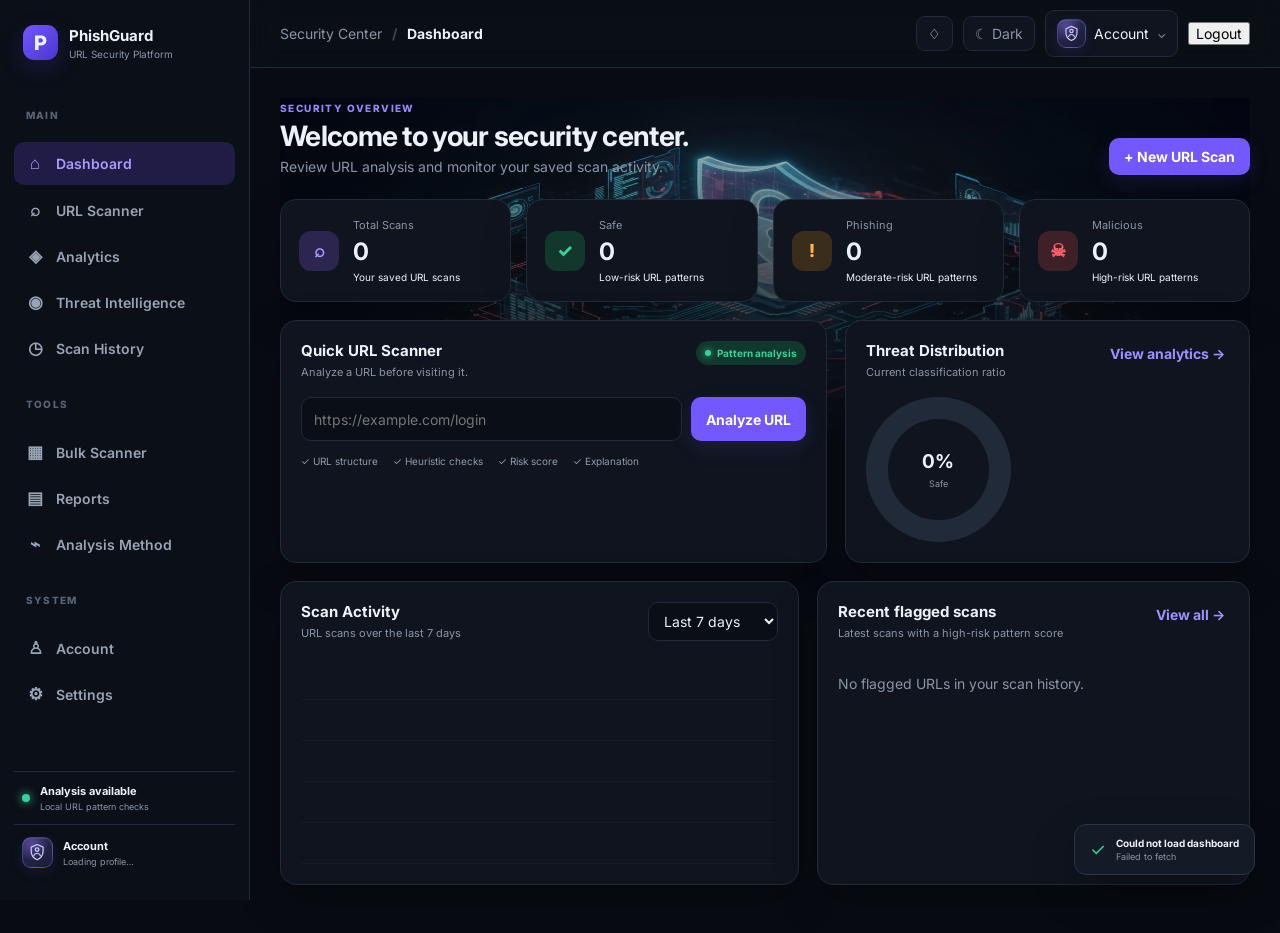
==== dashboard.html @ 7ccefc9d "Initial commit - PhishGuard phishing detection system" ====
<!DOCTYPE html>
<html lang="en">

<head>
  <meta charset="UTF-8">
  <meta name="viewport" content="width=device-width, initial-scale=1.0">
  <meta name="description" content="PhishGuard URL security analysis and scan history dashboard">
  <meta name="theme-color" content="#080b12">
  <meta name="apple-mobile-web-app-capable" content="yes">
  <meta name="apple-mobile-web-app-title" content="PhishGuard">
  <title>PhishGuard | URL Security Platform</title>
  <link rel="manifest" href="manifest.webmanifest">
  <link rel="icon" href="assets/app-icon.svg" type="image/svg+xml">
  <link rel="apple-touch-icon" href="assets/app-icon-192.png">
  <link rel="preconnect" href="https://fonts.googleapis.com">
  <link rel="preconnect" href="https://fonts.gstatic.com" crossorigin>
  <link href="https://fonts.googleapis.com/css2?family=Inter:wght@400;500;600;700;800&display=swap" rel="stylesheet">
  <link rel="stylesheet" href="css/style.css">
</head>

<body>
  <div class="app-shell">
    <aside class="sidebar" id="sidebar">
      <div class="brand">
        <div class="brand-mark">P</div>
        <div><strong>PhishGuard</strong><span>URL Security Platform</span></div>
      </div>

      <nav class="nav">
        <p class="nav-label">MAIN</p>
        <button class="nav-item active" data-page="dashboard"><span>⌂</span> Dashboard</button>
        <button class="nav-item" data-page="scanner"><span>⌕</span> URL Scanner</button>
        <button class="nav-item" data-page="analytics"><span>◈</span> Analytics</button>
        <button class="nav-item" data-page="threats"><span>◉</span> Threat Intelligence</button>
        <button class="nav-item" data-page="history"><span>◷</span> Scan History</button>

        <p class="nav-label">TOOLS</p>
        <button class="nav-item" data-page="bulk"><span>▦</span> Bulk Scanner</button>
        <button class="nav-item" data-page="reports"><span>▤</span> Reports</button>
        <button class="nav-item" data-page="model"><span>⌁</span> Analysis Method</button>

        <p class="nav-label">SYSTEM</p>
        <button class="nav-item" data-page="users"><span>♙</span> Account</button>
        <button class="nav-item" data-page="settings"><span>⚙</span> Settings</button>
      </nav>

      <div class="sidebar-footer">
        <div class="security-mini"><span class="status-dot"></span>
          <div><b>Analysis available</b><small>Local URL pattern checks</small></div>
        </div>
        <div class="user-mini">
            <span class="avatar profile-emblem" aria-hidden="true">
              <svg viewBox="0 0 24 24" fill="none" focusable="false">
                <path d="M12 3 19 6v5c0 4.7-2.8 8.2-7 10-4.2-1.8-7-5.3-7-10V6l7-3Z"></path>
                <circle cx="12" cy="9" r="2.1"></circle>
                <path d="M8.2 16c.7-1.8 2-2.7 3.8-2.7s3.1.9 3.8 2.7"></path>
              </svg>
            </span>
          <div><b>Account</b><small>Loading profile…</small></div>
        </div>
      </div>
    </aside>

    <main class="main">
      <header class="topbar">
        <button class="icon-btn mobile-only" id="menuBtn" aria-label="Open navigation menu" aria-expanded="false">☰</button>
        <div class="breadcrumb"><span>Security Center</span><b>/</b><strong id="pageTitle">Dashboard</strong></div>
        <div class="top-actions">

          <button class="icon-btn" title="Recent flagged scans" id="notifyBtn" aria-label="Recent flagged scans">
            ♢<i class="notification-dot hidden" id="notificationCount"></i>
          </button>

          <button class="theme-btn" id="themeBtn">
            ☾ <span>Dark</span>
          </button>
          <button class="install-btn hidden" id="installBtn" type="button">Install</button>

          <button class="profile-btn" id="profileBtn" aria-label="Open profile and account settings">
            <span class="avatar small profile-emblem" aria-hidden="true">
              <svg viewBox="0 0 24 24" fill="none" focusable="false">
                <path d="M12 3 19 6v5c0 4.7-2.8 8.2-7 10-4.2-1.8-7-5.3-7-10V6l7-3Z"></path>
                <circle cx="12" cy="9" r="2.1"></circle>
                <path d="M8.2 16c.7-1.8 2-2.7 3.8-2.7s3.1.9 3.8 2.7"></path>
              </svg>
            </span>
            <span id="profileName">Account</span>
            <span class="profile-chevron" aria-hidden="true">⌄</span>
          </button>

          <button id="logoutBtn" class="logout-btn">
            Logout
          </button>

        </div>
      </header>

      <div class="content">
        <!-- DASHBOARD -->
        <section class="page active" id="page-dashboard">
          <div class="page-heading">
            <div><span class="eyebrow">SECURITY OVERVIEW</span>
              <h1>Welcome to your security center.</h1>
              <p>Review URL analysis and monitor your saved scan activity.</p>
            </div>
            <button class="primary-btn" data-page-target="scanner">+ New URL Scan</button>
          </div>

          <div class="stat-grid">
            <div class="stat-card">
              <div class="stat-icon purple">⌕</div>
              <div><span>Total Scans</span><strong>0</strong><small>Your saved URL scans</small></div>
            </div>
            <div class="stat-card">
              <div class="stat-icon green">✓</div>
              <div><span>Safe</span><strong>0</strong><small>Low-risk URL patterns</small>
              </div>
            </div>
            <div class="stat-card">
              <div class="stat-icon orange">!</div>
              <div><span>Phishing</span><strong>0</strong><small>Moderate-risk URL patterns</small></div>
            </div>
            <div class="stat-card">
              <div class="stat-icon red">☠</div>
              <div><span>Malicious</span><strong>0</strong><small>High-risk URL patterns</small></div>
            </div>
          </div>

          <div class="dashboard-grid">
            <div class="panel scanner-panel">
              <div class="panel-head">
                <div>
                  <h2>Quick URL Scanner</h2>
                  <p>Analyze a URL before visiting it.</p>
                </div><span class="live-badge"><i></i> Pattern analysis</span>
              </div>
              <div class="quick-form"><input id="quickUrl" type="url" placeholder="https://example.com/login"><button
                  class="primary-btn" id="quickScan">Analyze URL</button></div>
              <div class="scan-features"><span>✓ URL structure</span><span>✓ Heuristic checks</span><span>✓ Risk
                  score</span><span>✓ Explanation</span></div>
            </div>

            <div class="panel">
              <div class="panel-head">
                <div>
                  <h2>Threat Distribution</h2>
                  <p>Current classification ratio</p>
                </div><button class="text-btn" data-page-target="analytics">View analytics →</button>
              </div>
              <div class="donut-wrap">
                <div class="donut">
                  <div><strong>0%</strong><span>Safe</span></div>
                </div>
                <div class="legend"></div>
              </div>
            </div>
          </div>

          <div class="dashboard-grid lower">
            <div class="panel">
              <div class="panel-head">
                <div>
                  <h2>Scan Activity</h2>
                  <p id="activityRangeLabel">URL scans over the last 7 days</p>
                </div><select class="select-small">
                  <option>Last 7 days</option>
                  <option>Last 30 days</option>
                </select>
              </div>
              <div class="bar-chart" id="activityChart"></div>
            </div>
            <div class="panel">
              <div class="panel-head">
                <div>
                  <h2>Recent flagged scans</h2>
                  <p>Latest scans with a high-risk pattern score</p>
                </div><button class="text-btn" data-page-target="history">View all →</button>
              </div>
              <div class="threat-list"><p class="empty-state">No flagged URLs in your scan history.</p></div>
            </div>
          </div>
        </section>

        <!-- SCANNER -->
        <section class="page" id="page-scanner">
          <div class="page-heading">
            <div><span class="eyebrow">URL PATTERN ANALYSIS</span>
              <h1>URL Security Scanner</h1>
              <p>Identify potentially deceptive URL patterns. Results are heuristic signals, not a safety guarantee.</p>
            </div>
          </div>
          <div class="scanner-layout">
            <div class="panel scanner-main">
              <div class="scan-hero">
                <div class="shield-large">✓</div>
                <h2>Scan a URL</h2>
                <p>Review URL structure, protocol, hostname, length and potentially deceptive terms.</p>
              </div>
              <div class="big-form"><label for="scannerUrl">URL to analyze</label>
                <div class="input-action"><input id="scannerUrl" type="url"
                    placeholder="https://www.example.com/account/login"><button class="primary-btn" id="scanBtn">🔍 Scan
                    URL</button></div>
                <div class="input-help">For safety, do not enter passwords or private credentials.</div>
              </div>
              <div id="scanProgress" class="progress-box hidden">
                <div class="spinner"></div>
                <div><b>Analyzing URL...</b>
                  <p id="progressText">Extracting URL features</p>
                </div><span id="progressPercent">25%</span>
              </div>
              <div id="scanResult" class="scan-result hidden">
                <div class="result-top">
                  <div><span class="eyebrow">SCAN COMPLETE</span>
                    <h2 id="resultLabel">PHISHING</h2>
                    <p id="resultUrl"></p>
                  </div>
                  <div class="score-ring" id="scoreRing"><strong id="scoreValue">87</strong><span>Risk / 100</span>
                  </div>
                </div>
                <div class="result-grid">
                  <div class="result-card"><span>Classification</span><strong
                      id="domainRep">—</strong><small>Based on URL pattern checks</small></div>
                  <div class="result-card"><span>Protocol</span><strong
                      id="protocolResult">—</strong><small>Does not establish site safety</small></div>
                </div>
                <h3>Analysis signals</h3>
                <div class="signal-list" id="signalList"></div>
                <div class="recommendation"><span>⚠</span>
                  <div><b>Security recommendation</b>
                    <p>Do not enter credentials or download files from this URL. Verify the domain through an official
                      source.</p>
                  </div>
                </div>
              </div>
            </div>
            <div class="side-stack">
              <div class="panel">
                <div class="panel-head">
                  <div>
                    <h2>What we check</h2>
                    <p>Multi-layer analysis</p>
                  </div>
                </div>
                <div class="check-list"><span>✓ URL length & structure</span><span>✓ Potentially deceptive terms</span><span>✓
                    Hostname and subdomain patterns</span><span>✓ IP address detection</span><span>✓ HTTP/HTTPS protocol</span><span>✓ Pattern-based risk score</span></div>
              </div>
              <div class="panel">
                <div class="panel-head">
                  <div>
                    <h2>Risk Levels</h2>
                  </div>
                </div>
                <div class="risk-scale">
                  <div><i class="safe-bg"></i><span>0–29</span><b>Safe</b></div>
                  <div><i class="medium-bg"></i><span>30–59</span><b>Phishing</b></div>
                  <div><i class="critical-bg"></i><span>60–100</span><b>Malicious</b></div>
                </div>
              </div>
            </div>
          </div>
        </section>

        <!-- ANALYTICS -->
        <section class="page" id="page-analytics">
          <div class="page-heading">
            <div><span class="eyebrow">SECURITY ANALYTICS</span>
              <h1>Analytics & Trends</h1>
              <p>Understand your URL threat landscape.</p>
            </div><button class="secondary-btn">Export CSV</button>
          </div>
          <div class="stat-grid compact">
            <div class="stat-card"><span>Flagged scans</span><strong>0%</strong><small>Your scan history</small>
            </div>
            <div class="stat-card"><span>Average risk</span><strong>0</strong><small>Score out of 100</small>
            </div>
            <div class="stat-card"><span>Scans analyzed</span><strong>0</strong><small>Your saved scan history</small>
            </div>
            <div class="stat-card"><span>Analysis method</span><strong>Local</strong><small>Transparent URL heuristics</small></div>
          </div>
          <div class="dashboard-grid">
            <div class="panel">
              <div class="panel-head">
                <div>
                  <h2>Threat Trend</h2>
                  <p>Flagged scans by day</p>
                </div>
              </div>
              <div class="line-chart">
                <div class="line-grid"><span></span><span></span><span></span><span></span><span></span></div><svg
                viewBox="0 0 700 250" preserveAspectRatio="none"></svg>
              </div>
            </div>
            <div class="panel">
              <div class="panel-head">
                <div>
                  <h2>Scan classifications</h2>
                  <p>Your saved scan distribution</p>
                </div>
              </div>
              <div class="horizontal-bars">
                <div><span>Safe</span><b>0</b><i style="width:0%"></i></div>
                <div><span>Phishing</span><b>0</b><i style="width:0%"></i></div>
                <div><span>Malicious</span><b>0</b><i style="width:0%"></i></div>
              </div>
            </div>
          </div>
        </section>

        <!-- THREATS -->
        <section class="page" id="page-threats">
          <div class="page-heading">
          <div><span class="eyebrow">URL RISK SIGNALS</span>
              <h1>Threat Intelligence</h1>
            <p>Local URL pattern checks only. No external reputation or threat feeds are connected.</p>
          </div><span class="badge gray">External feeds not connected</span>
          </div>
          <div class="intel-grid">
          <div class="panel intel-card"><span class="intel-icon">⌕</span><b>URL structure</b><strong
              class="green-text">Checked</strong><small>Host, subdomains and URL length</small></div>
          <div class="panel intel-card"><span class="intel-icon orange">!</span><b>Pattern indicators</b><strong
              class="orange-text">Heuristic</strong><small>Warnings are not a threat-feed match</small></div>
          <div class="panel intel-card"><span class="intel-icon">◈</span><b>Domain reputation</b><strong
              class="orange-text">Unavailable</strong><small>No external reputation data is queried</small></div>
          <div class="panel intel-card"><span class="intel-icon">⌁</span><b>Malware feeds</b><strong
              class="orange-text">Unavailable</strong><small>No malware provider is connected</small></div>
          </div>
          <div class="panel">
            <div class="panel-head">
              <div>
                <h2>Analysis sources</h2>
                <p>What this installation does and does not check</p>
              </div>
            </div>
            <div class="source-table">
              <div class="source-row header"><span>Source</span><span>Status</span><span>Coverage</span><span>Notes</span></div>
              <div class="source-row"><span>Local URL pattern checks</span><span>Available</span><span>URL structure</span><span>No network lookup</span></div>
              <div class="source-row"><span>External threat feeds</span><span>Not connected</span><span>None</span><span>No feed results are implied</span></div>
            </div>
          </div>
        </section>

        <!-- HISTORY -->
        <section class="page" id="page-history">
          <div class="page-heading">
            <div><span class="eyebrow">AUDIT TRAIL</span>
              <h1>Scan History</h1>
              <p>Review previously analyzed URLs.</p>
            </div><button class="secondary-btn" id="clearHistory">Clear History</button>
          </div>
          <div class="panel">
            <div class="toolbar"><input class="search" id="historySearch" placeholder="⌕ Search URLs..."><select
                class="filter">
                <option>All Results</option>
                <option>Safe</option>
                <option>Phishing</option>
                <option>Malicious</option>
              </select><select class="filter">
                <option>All Time</option>
                <option>Today</option>
                <option>7 Days</option>
                <option>30 Days</option>
              </select></div>
            <div class="table-wrap">
              <table id="historyTable">
                <thead>
                  <tr>
                    <th>URL</th>
                    <th>Threat type</th>
                    <th>Risk score</th>
                    <th>Scanned</th>
                    <th>Action</th>
                  </tr>
                </thead>
                <tbody></tbody>
              </table>
            </div>
            <div class="history-footer"><span id="historyCount">0 scans</span><button class="secondary-btn" id="loadMoreHistory" type="button">Load older scans</button></div>
          </div>
        </section>

        <!-- BULK -->
        <section class="page" id="page-bulk">
          <div class="page-heading">
            <div><span class="eyebrow">BATCH ANALYSIS</span>
              <h1>Bulk URL Scanner</h1>
              <p>Analyze hundreds of URLs in one operation.</p>
            </div>
          </div>
          <div class="panel upload-panel">
            <div class="upload-icon">⇧</div>
            <h2>Upload URL Dataset</h2>
            <p>Upload a CSV file containing one URL per row.</p><label class="upload-box"><input type="file"
                id="csvFile" accept=".csv"><span>Choose CSV file</span><small>Maximum file size: 2 MB
                · 500 URLs</small></label><button class="primary-btn" id="bulkDemo">Run Bulk Scan</button>
          </div>
          <div class="panel hidden" id="bulkResults">
            <div class="panel-head">
              <div>
                <h2>Bulk Scan Results</h2>
                <p>Analysis completed successfully.</p>
              </div><button class="secondary-btn" id="downloadBulk">Download CSV</button>
            </div>
            <div class="bulk-stats"><span><b id="bulkTotal">0</b>Total</span></div>
            <div class="table-wrap">
              <table>
                <thead>
                  <tr>
                    <th>URL</th>
                    <th>Threat type</th>
                    <th>Risk score</th>
                  </tr>
                </thead>
                <tbody id="bulkBody"></tbody>
              </table>
            </div>
          </div>
        </section>

        <!-- REPORTS -->
        <section class="page" id="page-reports">
          <div class="page-heading">
            <div><span class="eyebrow">SECURITY REPORTING</span>
              <h1>Reports</h1>
              <p>Create and download security analysis reports.</p>
            </div><button class="primary-btn" id="generateReport">Generate Report</button>
          </div>
          <div class="report-grid">
            <div class="panel report-card"><span>▤</span>
              <h2>URL Security Report</h2>
              <p>Summary and recent scan results from your saved history.</p><button
                class="secondary-btn" data-report="url">Download PDF</button>
            </div>
            <div class="panel report-card"><span>▥</span>
              <h2>Threat Summary</h2>
              <p>Classification counts and recent flagged URLs from your history.</p><button
                class="secondary-btn" data-report="threat">Download PDF</button>
            </div>
            <div class="panel report-card"><span>⌁</span>
              <h2>Model Evaluation</h2>
              <p>Documentation of the URL pattern checks. No trained-model metrics are claimed.</p><button class="secondary-btn"
                data-page-target="model">View Model</button>
            </div>
          </div>
          <div class="panel report-preview">
            <div class="report-header">
              <div class="brand">
                <div class="brand-mark">P</div>
                <div><strong>PhishGuard</strong><span>Security Report</span></div>
              </div><span>Generated from your saved data</span>
            </div>
            <hr>
            <h2>Security Scan Summary</h2>
            <div class="report-metrics">
              <div><span>Total Scans</span><b id="reportTotal">0</b></div>
              <div><span>Flagged</span><b id="reportFlagged">0</b></div>
              <div><span>Average Risk</span><b id="reportRisk">0</b></div>
            </div>
          </div>
        </section>

        <!-- ANALYSIS METHOD -->
        <section class="page" id="page-model">
          <div class="page-heading">
            <div><span class="eyebrow">TRANSPARENT URL CHECKS</span>
              <h1>Analysis Method</h1>
              <p>This application uses deterministic URL heuristics, not a trained machine-learning model.</p>
            </div><span class="badge purple">Local analysis</span>
          </div>
          <div class="panel">
            <h2>Signals evaluated</h2>
            <p class="method-copy">The scanner checks the URL protocol, embedded credentials, IP-address hosts,
              URL length, subdomain depth, hostname hyphens, and potentially deceptive URL terms.</p>
            <h2>Risk bands</h2>
            <div class="risk-scale">
              <div><i class="safe-bg"></i><span>0–29</span><b>Safe</b></div>
              <div><i class="medium-bg"></i><span>30–59</span><b>Phishing</b></div>
              <div><i class="critical-bg"></i><span>60–100</span><b>Malicious</b></div>
            </div>
            <p class="method-copy">A low score is not a safety guarantee. This scanner does not fetch websites, query
              threat feeds, or detect site content. Do not rely on it as the sole security control.</p>
          </div>
        </section>

        <!-- ACCOUNT -->
        <section class="page" id="page-users">
          <div class="page-heading">
            <div><span class="eyebrow">ACCOUNT</span>
              <h1>Account settings</h1>
              <p>Review and update your account details.</p>
            </div><button class="primary-btn users-manage-btn">Edit account</button>
          </div>
          <div class="panel account-panel">
            <div class="avatar account-avatar profile-emblem" aria-hidden="true">
              <svg viewBox="0 0 24 24" fill="none" focusable="false">
                <path d="M12 3 19 6v5c0 4.7-2.8 8.2-7 10-4.2-1.8-7-5.3-7-10V6l7-3Z"></path>
                <circle cx="12" cy="9" r="2.1"></circle>
                <path d="M8.2 16c.7-1.8 2-2.7 3.8-2.7s3.1.9 3.8 2.7"></path>
              </svg>
            </div>
            <div><h2 id="accountName">Your account</h2><p id="profileEmail">Sign in to view your account details.</p>
              <p>Each account has private scan history and preferences.</p></div>
            <button class="secondary-btn users-manage-btn">Edit profile</button>
          </div>
        </section>

        <!-- SETTINGS -->
        <section class="page" id="page-settings">
          <div class="page-heading">
            <div><span class="eyebrow">SYSTEM CONFIGURATION</span>
              <h1>Settings</h1>
              <p>Configure scanning and dashboard preferences.</p>
            </div>
          </div>
          <div class="settings-grid">
            <div class="panel settings-panel">
              <h2>Data preferences</h2>
              <p>Choose whether completed URL scans are retained in your account.</p><label class="toggle-row"><span><b>Store scan history</b><small>Save scan results for reports, analytics and history.</small></span><input type="checkbox" checked><i></i></label>
            </div>
            <div class="panel settings-panel">
              <h2>Notifications</h2>
              <p>Choose which in-app scan alerts appear in the notifications panel.</p><label class="toggle-row"><span><b>High-risk scan alerts</b><small>Show scans with a risk score of 60 or higher.</small></span><input type="checkbox" checked><i></i></label>
            </div>
          </div>
        </section>
      </div>
    </main>
  </div>

  <div class="toast" id="toast" role="status" aria-live="polite"><span>✓</span>
    <div><b id="toastTitle">Success</b><small id="toastText">Action completed.</small></div>
  </div>
  <div class="modal hidden" id="modal">
    <div class="modal-card"><button class="modal-close" id="modalClose">×</button>
      <div id="modalContent"></div>
    </div>
  </div>
  <script src="js/config.js"></script>
  <script src="js/app.js"></script>
  <script src="js/pwa.js"></script>
</body>

</html>
---- css/style.css ----
:root {
  --bg: #080b12;
  --surface: #0f141e;
  --surface2: #131a26;
  --border: #202a39;
  --text: #edf2f8;
  --muted: #8995a7;
  --primary: #7357ff;
  --primary2: #927dff;
  --green: #35d39a;
  --orange: #ffb454;
  --red: #ff5f6d;
  --blue: #54a8ff;
  --shadow: 0 16px 45px rgba(0, 0, 0, .24);
  --radius: 16px
}

* {
  box-sizing: border-box
}

html {
  scroll-behavior: smooth
}

html,
body {
  min-width: 320px;
  overflow-x: clip
}

body {
  margin: 0;
  background: var(--bg);
  color: var(--text);
  font-family: Inter, Arial, sans-serif;
  font-size: 14px
}

button,
input,
select {
  font: inherit
}

button {
  cursor: pointer
}

button:focus-visible,
a:focus-visible,
input:focus-visible,
select:focus-visible {
  outline: 2px solid var(--primary2, #927dff);
  outline-offset: 3px
}

.app-shell {
  display: flex;
  min-height: 100vh
}

.sidebar {
  width: 250px;
  background: #0b0f17;
  border-right: 1px solid var(--border);
  padding: 20px 14px;
  display: flex;
  flex-direction: column;
  position: fixed;
  inset: 0 auto 0 0;
  z-index: 30;
  overflow-y: auto;
  overscroll-behavior: contain
}

.brand {
  display: flex;
  gap: 11px;
  align-items: center;
  padding: 5px 9px 24px
}

.brand-mark {
  width: 35px;
  height: 35px;
  border-radius: 11px;
  background: linear-gradient(135deg, var(--primary), #4a35cf);
  display: grid;
  place-items: center;
  font-weight: 800;
  font-size: 20px;
  box-shadow: 0 8px 24px #5c45ff33
}

.brand strong {
  display: block;
  font-size: 15px
}

.brand span {
  display: block;
  color: var(--muted);
  font-size: 10px;
  margin-top: 3px
}

.nav {
  display: flex;
  flex-direction: column;
  gap: 4px;
  flex-shrink: 0
}

.nav-label {
  color: #586476;
  font-size: 10px;
  font-weight: 800;
  letter-spacing: 1.2px;
  padding: 15px 12px 7px
}

.nav-item {
  border: 0;
  background: transparent;
  color: #98a3b3;
  text-align: left;
  padding: 11px 12px;
  border-radius: 10px;
  display: flex;
  align-items: center;
  gap: 12px;
  font-weight: 600
}

.nav-item span {
  width: 18px;
  text-align: center;
  font-size: 17px
}

.nav-item:hover {
  background: #151c28;
  color: #fff
}

.nav-item.active {
  background: #211c45;
  color: #a99cff
}

.sidebar-footer {
  margin-top: auto
}

.security-mini,
.user-mini {
  display: flex;
  gap: 10px;
  align-items: center;
  padding: 12px 8px;
  border-top: 1px solid var(--border)
}

.security-mini b,
.user-mini b {
  font-size: 11px;
  display: block
}

.security-mini small,
.user-mini small {
  color: var(--muted);
  font-size: 9px;
  display: block;
  margin-top: 3px
}

.status-dot {
  width: 8px;
  height: 8px;
  border-radius: 50%;
  background: var(--green);
  box-shadow: 0 0 10px var(--green)
}

.avatar {
  width: 31px;
  height: 31px;
  border-radius: 9px;
  background: #292445;
  color: #b9adff;
  display: grid;
  place-items: center;
  font-size: 10px;
  font-weight: 800
}

.avatar.small {
  width: 29px;
  height: 29px
}

.profile-emblem {
  color: #d3cbff;
  background:
    radial-gradient(circle at 30% 20%, #8f7dff66, transparent 55%),
    linear-gradient(145deg, #302a58, #171d35);
  border: 1px solid #9487ff55;
  box-shadow: inset 0 1px #ffffff18, 0 4px 14px #5b4dcc24;
}

.profile-emblem svg {
  width: 70%;
  height: 70%;
  stroke: currentColor;
  stroke-width: 1.45;
  stroke-linecap: round;
  stroke-linejoin: round;
}

.main {
  margin-left: 250px;
  width: calc(100% - 250px);
  min-width: 0
}

.topbar {
  height: 68px;
  border-bottom: 1px solid var(--border);
  display: flex;
  align-items: center;
  justify-content: space-between;
  padding: 0 30px;
  background: #0b0f17dd;
  backdrop-filter: blur(12px);
  position: sticky;
  top: 0;
  z-index: 20
}

.breadcrumb {
  display: flex;
  gap: 10px;
  align-items: center;
  color: var(--muted)
}

.breadcrumb b {
  color: #3c4655
}

.breadcrumb strong {
  color: var(--text)
}

.top-actions {
  display: flex;
  gap: 10px;
  align-items: center
}

.icon-btn,
.theme-btn,
.profile-btn,
.install-btn {
  border: 1px solid var(--border);
  background: var(--surface);
  color: var(--text);
  border-radius: 9px;
  padding: 8px 11px
}

.icon-btn {
  position: relative
}

.notification-dot {
  position: absolute;
  width: 6px;
  height: 6px;
  background: var(--red);
  border-radius: 50%;
  right: 7px;
  top: 7px
}

.theme-btn {
  color: var(--muted)
}

.install-btn {
  color: #b7adff;
  font-weight: 700
}

.profile-btn {
  display: flex;
  align-items: center;
  gap: 8px
}

.profile-chevron {
  color: var(--muted);
  font-size: 12px;
}

.content {
  padding: 30px;
  max-width: 1600px;
  margin: auto
}

.page {
  display: none;
  animation: fade .2s ease
}

.page.active {
  display: block
}

#page-dashboard {
  background-image:
    linear-gradient(180deg, rgba(8, 11, 18, .2), var(--bg) 360px),
    url("../assets/dashboard-background.webp");
  background-repeat: no-repeat;
  background-size: 100% 360px, min(100%, 1120px) 340px;
  background-position: top right;
}

#page-scanner {
  background-image:
    linear-gradient(90deg, rgba(8, 11, 18, .88), rgba(8, 11, 18, .72)),
    url("../assets/scanner-background.jpg");
  background-repeat: no-repeat;
  background-size: 100% 390px, cover;
  background-position: top center;
}

@keyframes fade {
  from {
    opacity: 0;
    transform: translateY(3px)
  }

  to {
    opacity: 1;
    transform: none
  }
}

.page-heading {
  display: flex;
  justify-content: space-between;
  gap: 20px;
  align-items: flex-end;
  margin-bottom: 24px
}

.page-heading h1 {
  margin: 4px 0 5px;
  font-size: 28px;
  letter-spacing: -.7px
}

.page-heading p {
  margin: 0;
  color: var(--muted)
}

.eyebrow {
  font-size: 10px;
  font-weight: 800;
  letter-spacing: 1.4px;
  color: #9588ff
}

.primary-btn,
.secondary-btn,
.text-btn {
  border: 0;
  border-radius: 10px;
  padding: 10px 15px;
  font-weight: 700
}

.primary-btn {
  background: var(--primary);
  color: white;
  box-shadow: 0 7px 20px #7357ff25
}

.primary-btn:hover {
  background: var(--primary2)
}

.secondary-btn {
  background: var(--surface2);
  color: var(--text);
  border: 1px solid var(--border)
}

.text-btn {
  background: none;
  color: #9d91ff;
  padding: 4px
}

.hidden {
  display: none !important
}

.stat-grid {
  display: grid;
  grid-template-columns: repeat(4, 1fr);
  gap: 15px;
  margin-bottom: 18px
}

.stat-card,
.panel {
  background: var(--surface);
  border: 1px solid var(--border);
  border-radius: var(--radius);
  box-shadow: var(--shadow)
}

.stat-card {
  padding: 18px;
  display: flex;
  align-items: center;
  gap: 14px
}

.stat-card>div:last-child {
  min-width: 0
}

.stat-card span {
  display: block;
  color: var(--muted);
  font-size: 11px;
  margin-bottom: 5px
}

.stat-card strong {
  display: block;
  font-size: 24px
}

.stat-card small {
  display: block;
  font-size: 10px;
  margin-top: 5px
}

.stat-card em {
  color: var(--muted);
  font-style: normal
}

.up {
  color: var(--green)
}

.down {
  color: var(--orange)
}

.stat-icon {
  width: 40px;
  height: 40px;
  border-radius: 12px;
  display: grid;
  place-items: center;
  font-weight: 800;
  font-size: 18px
}

.purple {
  background: #2c2550;
  color: #a99cff
}

.green {
  background: #12382e;
  color: var(--green)
}

.orange {
  background: #3b2d1b;
  color: var(--orange)
}

.red {
  background: #3e2028;
  color: var(--red)
}

.dashboard-grid {
  display: grid;
  grid-template-columns: 1.35fr 1fr;
  gap: 18px;
  margin-bottom: 18px
}

.dashboard-grid.lower {
  grid-template-columns: 1.2fr 1fr
}

.panel {
  padding: 20px
}

.panel-head {
  display: flex;
  justify-content: space-between;
  align-items: flex-start;
  gap: 15px;
  margin-bottom: 18px
}

.panel h2 {
  font-size: 15px;
  margin: 0 0 5px
}

.panel-head p {
  color: var(--muted);
  font-size: 11px;
  margin: 0
}

.live-badge {
  display: inline-flex;
  align-items: center;
  gap: 6px;
  padding: 6px 9px;
  border-radius: 30px;
  background: #12372d;
  color: var(--green);
  font-size: 10px;
  font-weight: 700;
  white-space: nowrap
}

.live-badge i {
  width: 6px;
  height: 6px;
  background: var(--green);
  border-radius: 50%;
  box-shadow: 0 0 7px var(--green)
}

.quick-form {
  display: flex;
  gap: 9px
}

.quick-form input,
.big-form input,
.search,
.filter,
.select-small {
  background: #0a0f17;
  border: 1px solid var(--border);
  color: var(--text);
  border-radius: 10px;
  outline: none
}

.quick-form input {
  flex: 1;
  min-width: 0;
  min-height: 44px;
  padding: 12px
}

.quick-form input:focus,
.big-form input:focus,
.search:focus {
  border-color: #6c5be8
}

.scan-features {
  display: flex;
  flex-wrap: wrap;
  gap: 15px;
  margin-top: 14px;
  color: #8e9bab;
  font-size: 10px
}

.donut-wrap {
  display: flex;
  align-items: center;
  gap: 28px
}

.donut {
  width: 145px;
  height: 145px;
  border-radius: 50%;
  background: conic-gradient(var(--border) 0 100%);
  display: grid;
  place-items: center
}

.donut:after {
  content: "";
  width: 101px;
  height: 101px;
  border-radius: 50%;
  background: var(--surface);
  position: absolute
}

.donut div {
  z-index: 1;
  text-align: center
}

.donut strong {
  display: block;
  font-size: 19px
}

.donut span {
  color: var(--muted);
  font-size: 9px
}

.legend {
  display: flex;
  flex-direction: column;
  gap: 12px;
  flex: 1
}

.legend span {
  font-size: 10px;
  color: var(--muted)
}

.legend b {
  float: right;
  color: var(--text)
}

.dot {
  width: 7px;
  height: 7px;
  border-radius: 50%;
  display: inline-block;
  margin-right: 7px
}

.safe {
  background: var(--green)
}

.phish {
  background: var(--orange)
}

.malicious {
  background: var(--red)
}

.bar-chart {
  height: 205px;
  display: flex;
  align-items: flex-end;
  justify-content: space-around;
  padding: 12px 4px 0;
  background: repeating-linear-gradient(to bottom, transparent 0, transparent 40px, #1a2230 41px)
}

.bar-col {
  height: 100%;
  display: flex;
  flex-direction: column;
  align-items: center;
  justify-content: flex-end;
  gap: 8px;
  flex: 1 1 0;
  min-width: 0
}

.bar-col i {
  width: min(32px, 80%);
  min-width: 3px;
  max-height: 165px;
  border-radius: 6px 6px 2px 2px;
  background: linear-gradient(to top, var(--primary), #9d8dff);
  display: block
}

.bar-col span {
  font-size: 9px;
  color: var(--muted)
}

.threat-list {
  display: flex;
  flex-direction: column;
  gap: 13px
}

.threat-row {
  display: flex;
  align-items: center;
  gap: 10px
}

.threat-row>div {
  flex: 1;
  min-width: 0
}

.threat-row b {
  display: block;
  white-space: nowrap;
  overflow: hidden;
  text-overflow: ellipsis;
  font-size: 10px
}

.threat-row small {
  color: var(--muted);
  font-size: 9px
}

.threat-icon {
  width: 31px;
  height: 31px;
  border-radius: 9px;
  display: grid;
  place-items: center
}

.red-bg {
  background: #3a1d26;
  color: var(--red)
}

.orange-bg {
  background: #382a1a;
  color: var(--orange)
}

.risk {
  font-size: 11px;
  padding: 5px 7px;
  border-radius: 7px
}

.critical {
  background: #401f28;
  color: var(--red)
}

.high {
  background: #3c2b19;
  color: var(--orange)
}

.scanner-layout {
  display: grid;
  grid-template-columns: 1.5fr .65fr;
  gap: 18px
}

.scanner-main {
  min-height: 600px
}

.scan-hero {
  text-align: center;
  padding: 25px 10px 20px
}

.shield-large {
  width: 64px;
  height: 64px;
  border-radius: 20px;
  background: #211c45;
  color: #9c8fff;
  display: grid;
  place-items: center;
  margin: 0 auto 15px;
  font-size: 28px
}

.scan-hero h2 {
  margin: 0 0 8px
}

.scan-hero p {
  color: var(--muted);
  max-width: 520px;
  margin: auto;
  font-size: 11px
}

.big-form {
  max-width: 760px;
  margin: 15px auto
}

.big-form label {
  display: block;
  font-size: 11px;
  font-weight: 700;
  margin-bottom: 7px
}

.input-action {
  display: flex;
  gap: 8px
}

.input-action input {
  flex: 1;
  min-width: 0;
  min-height: 48px;
  padding: 14px
}

.input-help {
  font-size: 9px;
  color: #687487;
  margin-top: 7px
}

.progress-box {
  max-width: 760px;
  margin: 20px auto;
  padding: 15px;
  background: #111927;
  border: 1px solid #2a3450;
  border-radius: 12px;
  display: flex;
  align-items: center;
  gap: 12px
}

.spinner {
  width: 25px;
  height: 25px;
  border: 3px solid #2b3550;
  border-top-color: var(--primary2);
  border-radius: 50%;
  animation: spin .8s linear infinite
}

@keyframes spin {
  to {
    transform: rotate(360deg)
  }
}

.progress-box b {
  font-size: 11px
}

.progress-box p {
  margin: 3px 0 0;
  color: var(--muted);
  font-size: 9px
}

.progress-box>span {
  margin-left: auto;
  color: #a99cff;
  font-weight: 800
}

.scan-result {
  margin: 24px auto 0;
  max-width: 850px;
  border-top: 1px solid var(--border);
  padding-top: 22px
}

.result-top {
  display: flex;
  justify-content: space-between;
  align-items: center
}

.result-top h2 {
  margin: 5px 0;
  font-size: 22px;
  color: var(--orange)
}

.result-top p {
  font-size: 10px;
  color: var(--muted);
  max-width: 550px;
  word-break: break-all
}

.score-ring {
  width: 100px;
  height: 100px;
  border-radius: 50%;
  background: conic-gradient(var(--orange) 0 87%, #252d3a 87%);
  display: grid;
  place-items: center;
  position: relative;
  text-align: center
}

.score-ring:after {
  content: "";
  position: absolute;
  width: 76px;
  height: 76px;
  border-radius: 50%;
  background: var(--surface)
}

.score-ring strong,
.score-ring span {
  z-index: 1
}

.score-ring strong {
  font-size: 20px
}

.score-ring span {
  font-size: 8px;
  color: var(--muted);
  grid-row: 2;
  margin-top: -26px
}

.result-grid {
  display: grid;
  grid-template-columns: repeat(3, 1fr);
  gap: 10px;
  margin: 20px 0
}

.result-card {
  padding: 13px;
  background: var(--surface2);
  border: 1px solid var(--border);
  border-radius: 11px
}

.result-card span {
  display: block;
  color: var(--muted);
  font-size: 9px
}

.result-card strong {
  display: block;
  margin: 6px 0;
  font-size: 15px
}

.result-card small {
  font-size: 9px;
  color: var(--muted)
}

.mini-progress,
.meter {
  height: 5px;
  background: #242c39;
  border-radius: 5px;
  overflow: hidden
}

.mini-progress i,
.meter i {
  height: 100%;
  display: block;
  background: var(--primary);
  border-radius: inherit
}

.scan-result h3 {
  font-size: 12px;
  margin: 20px 0 10px
}

.signal-list {
  display: grid;
  grid-template-columns: 1fr 1fr;
  gap: 8px
}

.signal {
  padding: 10px;
  border-radius: 9px;
  background: #171b1f;
  font-size: 10px
}

.signal.warn {
  color: #ffcb83;
  background: #211c16
}

.signal.safe-signal {
  color: #74e0b7;
  background: #12241f
}

.recommendation {
  margin-top: 14px;
  padding: 13px;
  background: #2b2115;
  border: 1px solid #49351e;
  border-radius: 11px;
  display: flex;
  gap: 10px;
  color: #ffca7e
}

.recommendation p {
  margin: 4px 0 0;
  font-size: 10px;
  color: #aa8d66
}

.side-stack {
  display: flex;
  flex-direction: column;
  gap: 18px
}

.check-list {
  display: flex;
  flex-direction: column;
  gap: 11px;
  color: #aeb8c7;
  font-size: 10px
}

.check-list span:first-letter {
  color: var(--green)
}

.risk-scale {
  display: flex;
  flex-direction: column;
  gap: 12px
}

.risk-scale div {
  display: grid;
  grid-template-columns: 10px 45px 1fr;
  align-items: center;
  gap: 8px;
  font-size: 10px
}

.risk-scale i {
  width: 7px;
  height: 7px;
  border-radius: 50%
}

.risk-scale b {
  justify-self: end
}

.safe-bg {
  background: var(--green)
}

.medium-bg {
  background: #8fd35e
}

.high-bg {
  background: var(--orange)
}

.critical-bg {
  background: var(--red)
}

.compact .stat-card {
  display: block
}

.compact .stat-card strong {
  margin-top: 6px
}

.line-chart {
  height: 250px;
  position: relative;
  overflow: hidden;
  color: #8c7eff
}

.line-grid {
  position: absolute;
  inset: 0;
  display: flex;
  flex-direction: column;
  justify-content: space-around
}

.line-grid span {
  border-top: 1px solid #1c2431
}

.line-chart svg {
  position: absolute;
  inset: 0;
  width: 100%;
  height: 100%
}

.horizontal-bars {
  display: flex;
  flex-direction: column;
  gap: 18px
}

.horizontal-bars div {
  position: relative
}

.horizontal-bars span {
  font-size: 10px
}

.horizontal-bars b {
  float: right;
  font-size: 10px
}

.horizontal-bars i {
  display: block;
  height: 7px;
  background: linear-gradient(90deg, var(--primary), #a294ff);
  border-radius: 8px;
  margin-top: 8px
}

.intel-grid {
  display: grid;
  grid-template-columns: repeat(4, 1fr);
  gap: 15px;
  margin-bottom: 18px
}

.intel-card {
  display: flex;
  flex-direction: column;
  gap: 8px
}

.intel-card>b {
  font-size: 11px
}

.intel-card>small {
  font-size: 9px;
  color: var(--muted)
}

.intel-icon {
  font-size: 21px;
  color: #9a8eff
}

.green-text {
  color: var(--green)
}

.orange-text {
  color: var(--orange)
}

.red-text {
  color: var(--red)
}

.source-table,
.table-wrap {
  overflow: auto
}

.source-row {
  display: grid;
  grid-template-columns: 1.5fr .8fr 1fr 1fr;
  gap: 15px;
  padding: 13px 5px;
  border-bottom: 1px solid var(--border);
  font-size: 10px;
  align-items: center
}

.source-row.header {
  color: var(--muted);
  font-size: 9px
}

.source-row small {
  display: block;
  color: var(--muted);
  margin-top: 3px
}

.badge {
  display: inline-block;
  padding: 5px 8px;
  border-radius: 7px;
  font-size: 9px;
  font-weight: 700;
  width: max-content
}

.badge.green {
  background: #12372d;
  color: var(--green)
}

.badge.yellow {
  background: #3a2b19;
  color: var(--orange)
}

.badge.gray {
  background: #222a35;
  color: #aab4c4
}

.badge.purple {
  background: #282146;
  color: #a99cff
}

.toolbar {
  display: flex;
  gap: 9px;
  margin-bottom: 16px
}

.search {
  flex: 1;
  padding: 10px 12px
}

.filter,
.select-small {
  padding: 9px 11px
}

.table-wrap table {
  width: 100%;
  border-collapse: collapse;
  min-width: 720px
}

.table-wrap th {
  text-align: left;
  color: #657184;
  font-size: 9px;
  font-weight: 700;
  padding: 11px;
  border-bottom: 1px solid var(--border)
}

.table-wrap td {
  padding: 13px 11px;
  border-bottom: 1px solid #1a222e;
  font-size: 10px
}

.table-wrap tr:last-child td {
  border-bottom: 0
}

.url-cell {
  max-width: 290px;
  overflow: hidden;
  text-overflow: ellipsis;
  white-space: nowrap
}

.table-user {
  display: flex;
  align-items: center;
  gap: 8px
}

.table-user b {
  font-size: 10px
}

.upload-panel {
  text-align: center;
  padding: 50px 20px;
  margin-bottom: 18px
}

.upload-icon {
  width: 58px;
  height: 58px;
  border-radius: 16px;
  background: #211c45;
  color: #a89cff;
  display: grid;
  place-items: center;
  margin: 0 auto 15px;
  font-size: 26px
}

.upload-panel h2 {
  margin: 0 0 7px
}

.upload-panel p {
  color: var(--muted);
  font-size: 11px
}

.upload-box {
  position: relative;
  display: flex;
  flex-direction: column;
  gap: 4px;
  align-items: center;
  justify-content: center;
  max-width: 440px;
  min-height: 110px;
  margin: 20px auto;
  border: 1px dashed #4a5669;
  border-radius: 13px;
  background: #0c1119;
  cursor: pointer
}

.upload-box input {
  position: absolute;
  inset: 0;
  width: 100%;
  height: 100%;
  opacity: 0;
  cursor: pointer
}

.upload-box:focus-within {
  outline: 2px solid var(--primary2);
  outline-offset: 3px
}

.upload-box span {
  font-weight: 700;
  color: #a99cff
}

.upload-box small {
  font-size: 9px;
  color: var(--muted)
}

.bulk-stats {
  display: flex;
  gap: 10px;
  margin-bottom: 18px
}

.bulk-stats span {
  background: var(--surface2);
  padding: 10px 15px;
  border-radius: 9px;
  color: var(--muted);
  font-size: 9px
}

.bulk-stats b {
  font-size: 17px;
  color: var(--text);
  margin-right: 6px
}

.safe-stat b {
  color: var(--green)
}

.phish-stat b {
  color: var(--orange)
}

.mal-stat b {
  color: var(--red)
}

.report-grid {
  display: grid;
  grid-template-columns: repeat(3, 1fr);
  gap: 15px;
  margin-bottom: 18px
}

.report-card>span {
  font-size: 23px;
  color: #9b8fff
}

.report-card h2 {
  margin-top: 12px
}

.report-card p {
  color: var(--muted);
  font-size: 10px;
  line-height: 1.6;
  min-height: 35px
}

.report-preview {
  max-width: 850px;
  margin: auto
}

.report-header {
  display: flex;
  justify-content: space-between;
  align-items: center
}

.report-header>span {
  font-size: 9px;
  color: var(--muted)
}

.report-preview hr {
  border: 0;
  border-top: 1px solid var(--border);
  margin: 20px 0
}

.report-metrics {
  display: grid;
  grid-template-columns: repeat(3, 1fr);
  gap: 10px
}

.report-metrics div {
  background: var(--surface2);
  padding: 15px;
  border-radius: 10px
}

.report-metrics span {
  display: block;
  color: var(--muted);
  font-size: 9px
}

.report-metrics b {
  display: block;
  font-size: 20px;
  margin-top: 7px
}

.metric-grid {
  display: grid;
  grid-template-columns: repeat(4, 1fr);
  gap: 15px;
  margin-top: 18px
}

.metric-card span {
  color: var(--muted);
  font-size: 10px
}

.metric-card strong {
  display: block;
  font-size: 24px;
  margin: 7px 0 12px
}

.settings-grid {
  display: grid;
  grid-template-columns: 1fr 1fr;
  gap: 18px
}

.settings-panel h2 {
  font-size: 14px;
  margin: 0
}

.settings-panel>p {
  color: var(--muted);
  font-size: 10px;
  margin: 6px 0 20px
}

.toggle-row {
  display: flex;
  justify-content: space-between;
  align-items: center;
  gap: 15px;
  padding: 15px 0;
  border-top: 1px solid var(--border);
  position: relative
}

.toggle-row b {
  display: block;
  font-size: 10px
}

.toggle-row small {
  display: block;
  color: var(--muted);
  font-size: 9px;
  margin-top: 4px
}

.toggle-row input {
  display: none
}

.toggle-row i {
  width: 38px;
  height: 20px;
  background: #2b3441;
  border-radius: 20px;
  position: relative;
  flex: none
}

.toggle-row i:after {
  content: "";
  position: absolute;
  width: 14px;
  height: 14px;
  top: 3px;
  left: 3px;
  background: #8995a7;
  border-radius: 50%;
  transition: .2s
}

.toggle-row input:checked+i {
  background: #3f327f
}

.toggle-row input:checked+i:after {
  left: 21px;
  background: #b0a5ff
}

.toast {
  position: fixed;
  right: 25px;
  bottom: 25px;
  background: #141b27;
  border: 1px solid #2a3546;
  border-radius: 12px;
  padding: 12px 15px;
  display: flex;
  gap: 10px;
  align-items: center;
  box-shadow: var(--shadow);
  transform: translateY(130px);
  transition: .3s;
  z-index: 100
}

.toast.show {
  transform: none
}

.toast>span {
  color: var(--green);
  font-size: 18px
}

.toast b,
.toast small {
  display: block
}

.toast b {
  font-size: 10px
}

.toast small {
  font-size: 9px;
  color: var(--muted);
  margin-top: 2px
}

.modal {
  position: fixed;
  inset: 0;
  background: #0009;
  display: grid;
  place-items: center;
  z-index: 90;
  padding: 20px
}

.modal-card {
  width: min(550px, 100%);
  background: var(--surface);
  border: 1px solid var(--border);
  border-radius: 16px;
  padding: 25px;
  position: relative
}

.modal-close {
  position: absolute;
  right: 12px;
  top: 10px;
  border: 0;
  background: none;
  color: var(--muted);
  font-size: 24px
}

.mobile-only {
  display: none
}

body.light {
  --bg: #f3f5f9;
  --surface: #fff;
  --surface2: #f7f8fb;
  --border: #e0e5ed;
  --text: #17202c;
  --muted: #6e7a8d;
  --shadow: 0 10px 30px #26344a12
}

body.light .sidebar,
body.light .topbar {
  background: #fff
}

body.light .nav-item:hover {
  background: #f1efff
}

body.light .nav-item.active {
  background: #eeeaff
}

body.light .quick-form input,
body.light .big-form input,
body.light .search,
body.light .filter,
body.light .select-small {
  background: #f7f8fb
}

body.light .bar-chart {
  background: repeating-linear-gradient(to bottom, transparent 0, transparent 40px, #e8ecf2 41px)
}

.home-visual {
  width: min(250px, 24vw);
  max-height: 150px;
  object-fit: cover;
  object-position: center;
  border: 1px solid var(--border);
  border-radius: 18px;
  background: #101a2d;
  box-shadow: var(--shadow);
  animation: float-in 5s ease-in-out infinite alternate;
}

@media(max-width:760px) {
  #page-dashboard {
    background-size: 100% 300px, auto 280px;
  }

  #page-scanner {
    background-size: 100% 320px, auto 320px;
  }
}

.empty-state,
.method-copy {
  color: var(--muted);
  line-height: 1.7;
}

.detail-url {
  overflow-wrap: anywhere;
  color: var(--muted);
}

.history-footer {
  display: flex;
  justify-content: space-between;
  align-items: center;
  gap: 12px;
  margin-top: 16px;
  color: var(--muted);
  font-size: 11px;
}

.modal-card h2 {
  padding-right: 28px;
}

.modal-card li {
  margin: 8px 0;
  color: var(--muted);
}

.modal-form {
  display: grid;
  gap: 10px;
  margin-top: 20px;
}

.modal-form label {
  color: var(--muted);
  font-size: 12px;
}

.modal-form input {
  width: 100%;
  padding: 11px 12px;
  border: 1px solid var(--border);
  border-radius: 9px;
  background: var(--bg);
  color: var(--text);
}

.danger-btn {
  color: var(--red) !important;
}

.account-panel {
  display: flex;
  align-items: center;
  gap: 18px;
}

.account-panel h2 {
  margin: 0 0 7px;
}

.account-panel p {
  margin: 5px 0;
  color: var(--muted);
}

.account-panel .users-manage-btn {
  margin-left: auto;
}

.account-avatar {
  width: 52px;
  height: 52px;
  border-radius: 16px;
  font-size: 15px;
}

.notification-dot {
  width: 18px;
  height: 18px;
  top: -6px;
  right: -6px;
  display: grid;
  place-items: center;
  font-size: 9px;
  font-style: normal;
  color: #fff;
}

.notification-dot.hidden {
  display: none;
}

.toggle-row input {
  display: block;
  position: absolute;
  width: 38px;
  height: 24px;
  right: 0;
  opacity: 0;
  cursor: pointer;
  z-index: 1;
}

.toggle-row input:focus-visible+i {
  outline: 2px solid var(--primary2);
  outline-offset: 3px;
}

.toggle-row input:checked+i {
  background: #3f327f;
}

.toggle-row input:checked+i:after {
  left: 21px;
  background: #b0a5ff;
}

.badge.red {
  background: #3e2028;
  color: var(--red);
}

.badge.yellow {
  background: #3b2d1b;
  color: var(--orange);
}

button,
.panel,
.stat-card {
  transition: box-shadow .2s ease, transform .2s ease, background-color .2s ease;
}

.primary-btn:hover,
.secondary-btn:hover,
.icon-btn:hover,
.theme-btn:hover,
.profile-btn:hover,
.logout-btn:hover {
  transform: translateY(-1px);
}

@keyframes float-in {
  from {
    transform: translateY(-4px);
  }
  to {
    transform: translateY(4px);
  }
}

body.light .badge.green {
  background: #e6f7ee;
  color: #19784d;
}

body.light .badge.yellow {
  background: #fff3da;
  color: #8e5c00;
}

body.light .badge.red {
  background: #ffe8ec;
  color: #a9243c;
}

body.light .badge.gray {
  background: #edf0f5;
  color: #596477;
}

body.light .table-wrap td {
  border-bottom-color: #edf0f5;
}

body.light .modal-form input {
  color: var(--text);
}

@media(max-width:1100px) {
  .stat-grid {
    grid-template-columns: repeat(2, 1fr)
  }

  .dashboard-grid,
  .dashboard-grid.lower,
  .scanner-layout {
    grid-template-columns: 1fr
  }

  .intel-grid {
    grid-template-columns: repeat(2, 1fr)
  }

  .metric-grid {
    grid-template-columns: repeat(2, 1fr)
  }
}

@media(max-width:900px) {
  input,
  select,
  textarea {
    font-size: 16px
  }

  body.sidebar-open {
    overflow: hidden;
  }

  body.sidebar-open::before {
    content: "";
    position: fixed;
    inset: 0;
    z-index: 25;
    background: rgba(3, 7, 14, .68);
    backdrop-filter: blur(2px);
  }

  .sidebar {
    transform: translateX(-100%);
    transition: transform .25s ease;
    box-shadow: 20px 0 50px #0005;
  }

  .sidebar.open {
    transform: none
  }

  .main {
    margin-left: 0;
    width: 100%
  }

  .mobile-only {
    display: inline-block
  }

  .topbar {
    min-height: 68px;
    height: auto;
    gap: 10px;
    padding: 7px 15px
  }

  .breadcrumb {
    min-width: 0;
    flex: 1;
    overflow: hidden;
    white-space: nowrap;
  }

  .top-actions #profileName,
  .theme-btn span {
    display: none
  }

  .top-actions {
    flex-shrink: 0
  }

  .content {
    padding: 20px 15px
  }

  .page-heading {
    align-items: flex-start;
    flex-direction: column
  }

  .stat-grid,
  .intel-grid,
  .report-grid,
  .settings-grid {
    grid-template-columns: 1fr
  }

  .result-grid,
  .signal-list,
  .report-metrics {
    grid-template-columns: 1fr
  }

  .source-row {
    min-width: 620px
  }

  .quick-form,
  .input-action,
  .toolbar {
    flex-direction: column
  }

  .quick-form input,
  .input-action input,
  .quick-form button,
  .input-action button,
  .toolbar .filter,
  .toolbar .search {
    width: 100%;
    min-height: 48px
  }

  .panel-head {
    flex-wrap: wrap;
  }

  .bulk-stats {
    flex-wrap: wrap
  }

  .donut-wrap {
    flex-direction: column
  }

  .topbar .breadcrumb {
    font-size: 11px
  }

  .page-heading h1 {
    font-size: 23px
  }

  .home-visual {
    width: 100%;
    max-height: 180px;
  }

  .account-panel {
    align-items: flex-start;
    flex-wrap: wrap;
  }

  .account-panel .users-manage-btn {
    margin-left: 0;
  }
}

@media(max-width:480px) {
  .topbar {
    gap: 8px;
    padding: 7px 10px;
  }

  .breadcrumb {
    min-width: 0;
    flex: 1;
  }

  .breadcrumb>span,
  .breadcrumb>b {
    display: none;
  }

  .breadcrumb strong {
    overflow: hidden;
    text-overflow: ellipsis;
    white-space: nowrap;
  }

  .top-actions {
    flex: none;
    gap: 6px;
  }

  .mobile-only,
  .icon-btn,
  .theme-btn,
  .install-btn,
  .profile-btn,
  .logout-btn {
    min-width: 38px;
    min-height: 40px;
    padding: 7px 8px;
  }

  .logout-btn {
    font-size: 11px;
    min-width: 54px;
  }

  .install-btn {
    font-size: 11px;
    min-width: 54px
  }

  .profile-chevron {
    display: none;
  }

  .history-footer {
    align-items: flex-start;
    flex-direction: column;
  }

  .content {
    padding: 16px 12px;
  }

  .panel {
    padding: 16px;
  }

  .page-heading h1 {
    font-size: 22px;
    line-height: 1.25;
  }

  .page-heading p {
    line-height: 1.55;
  }

  .scanner-main {
    min-height: auto;
  }

  .upload-panel {
    padding: 32px 16px;
  }

  .toast {
    right: 12px;
    bottom: 12px;
    left: 12px;
    max-width: calc(100vw - 24px);
  }

  .modal {
    padding: 12px;
  }

  .modal-card {
    max-height: calc(100svh - 24px);
    overflow-y: auto;
    padding: 22px 18px;
  }
}

@media(prefers-reduced-motion:reduce) {
  *,
  *::before,
  *::after {
    animation-duration: .01ms !important;
    scroll-behavior: auto !important;
    transition-duration: .01ms !important;
  }
}
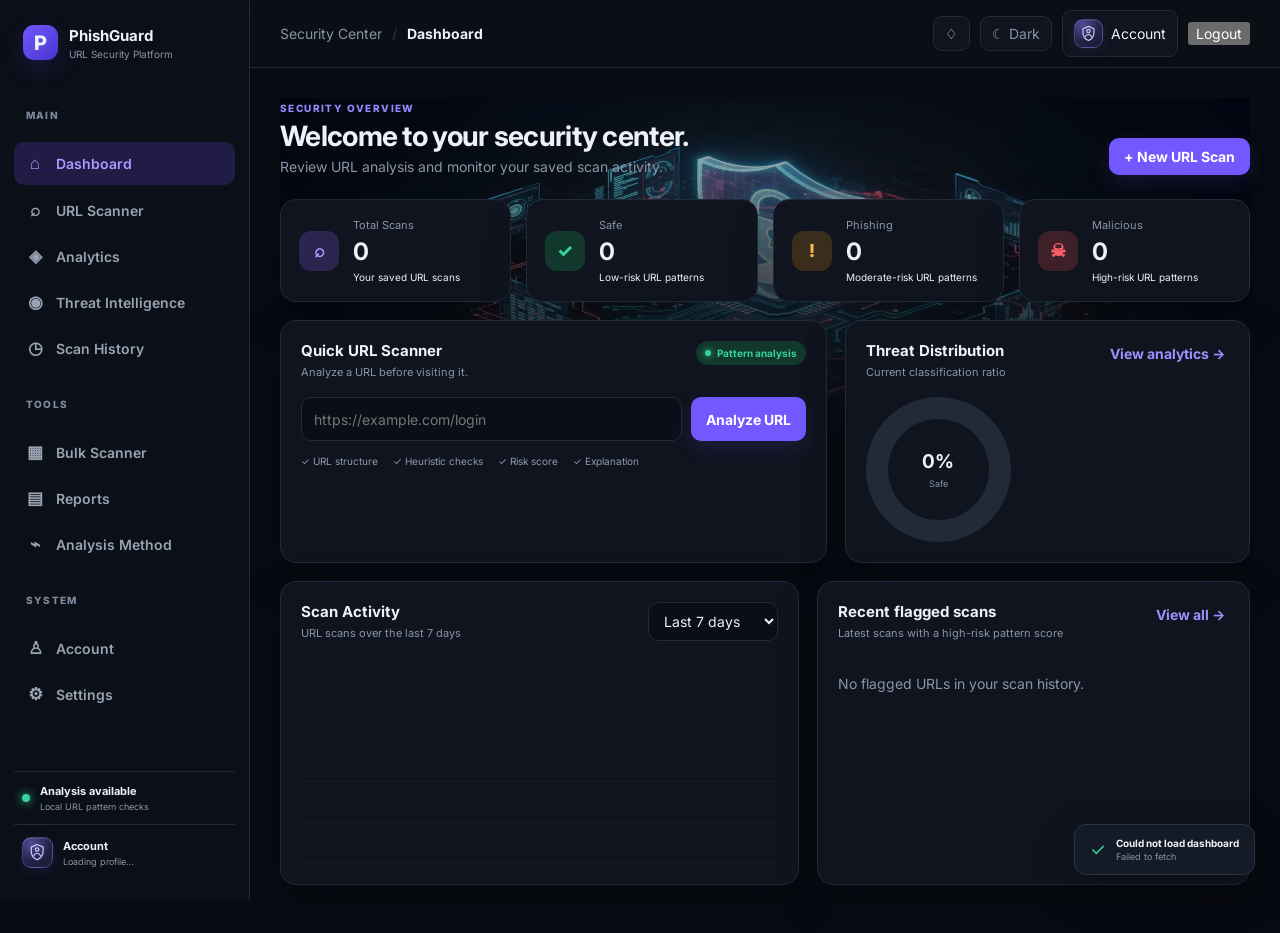
==== commit 4217a685: "Update dashboard UI" ====
--- a/dashboard.html
+++ b/dashboard.html
@@ -85,7 +85,6 @@
               </svg>
             </span>
             <span id="profileName">Account</span>
-            <span class="profile-chevron" aria-hidden="true">⌄</span>
           </button>
 
           <button id="logoutBtn" class="logout-btn">
--- a/css/style.css
+++ b/css/style.css
@@ -12,7 +12,42 @@
   --red: #ff5f6d;
   --blue: #54a8ff;
   --shadow: 0 16px 45px rgba(0, 0, 0, .24);
-  --radius: 16px
+  --radius: 16px;
+  --sidebar-bg: #0b0f17;
+  --topbar-bg: #0b0f17dd;
+  --control-bg: #0a0f17;
+  --nav-label-color: #7f8ca0;
+  --nav-color: #98a3b3;
+  --nav-hover-bg: #151c28;
+  --nav-hover-color: #fff;
+  --nav-active-bg: #211c45;
+  --nav-active-color: #a99cff;
+  --chart-grid: #1a2230;
+  --chart-axis: #1c2431;
+  --table-grid: #1a222e;
+  --table-header: #a4afbf;
+  --control-muted: #8e9bab;
+  --input-help: #8995a7;
+  --inset-bg: #111927;
+  --inset-border: #2a3450;
+  --spinner-border: #2b3550;
+  --signal-bg: #171b1f;
+  --signal-warning-bg: #211c16;
+  --signal-warning-color: #ffcb83;
+  --signal-safe-bg: #12241f;
+  --signal-safe-color: #74e0b7;
+  --recommendation-bg: #2b2115;
+  --recommendation-border: #49351e;
+  --recommendation-color: #ffca7e;
+  --recommendation-muted: #aa8d66;
+  --upload-bg: #0c1119;
+  --upload-border: #4a5669;
+  --toast-bg: #141b27;
+  --toast-border: #2a3546;
+  --eyebrow-color: #9588ff;
+  --chart-line-color: #8c7eff;
+  --text-link-color: #9d91ff;
+  --install-text-color: #b7adff
 }
 
 * {
@@ -33,6 +68,7 @@
   margin: 0;
   background: var(--bg);
   color: var(--text);
+  color-scheme: dark;
   font-family: Inter, Arial, sans-serif;
   font-size: 14px
 }
@@ -62,7 +98,7 @@
 
 .sidebar {
   width: 250px;
-  background: #0b0f17;
+  background: var(--sidebar-bg);
   border-right: 1px solid var(--border);
   padding: 20px 14px;
   display: flex;
@@ -113,7 +149,7 @@
 }
 
 .nav-label {
-  color: #586476;
+  color: var(--nav-label-color);
   font-size: 10px;
   font-weight: 800;
   letter-spacing: 1.2px;
@@ -123,7 +159,7 @@
 .nav-item {
   border: 0;
   background: transparent;
-  color: #98a3b3;
+  color: var(--nav-color);
   text-align: left;
   padding: 11px 12px;
   border-radius: 10px;
@@ -140,13 +176,13 @@
 }
 
 .nav-item:hover {
-  background: #151c28;
-  color: #fff
+  background: var(--nav-hover-bg);
+  color: var(--nav-hover-color)
 }
 
 .nav-item.active {
-  background: #211c45;
-  color: #a99cff
+  background: var(--nav-active-bg);
+  color: var(--nav-active-color)
 }
 
 .sidebar-footer {
@@ -232,7 +268,7 @@
   align-items: center;
   justify-content: space-between;
   padding: 0 30px;
-  background: #0b0f17dd;
+  background: var(--topbar-bg);
   backdrop-filter: blur(12px);
   position: sticky;
   top: 0;
@@ -247,7 +283,7 @@
 }
 
 .breadcrumb b {
-  color: #3c4655
+  color: var(--border)
 }
 
 .breadcrumb strong {
@@ -290,7 +326,7 @@
 }
 
 .install-btn {
-  color: #b7adff;
+  color: var(--install-text-color);
   font-weight: 700
 }
 
@@ -298,11 +334,6 @@
   display: flex;
   align-items: center;
   gap: 8px
-}
-
-.profile-chevron {
-  color: var(--muted);
-  font-size: 12px;
 }
 
 .content {
@@ -373,7 +404,7 @@
   font-size: 10px;
   font-weight: 800;
   letter-spacing: 1.4px;
-  color: #9588ff
+  color: var(--eyebrow-color)
 }
 
 .primary-btn,
@@ -403,7 +434,7 @@
 
 .text-btn {
   background: none;
-  color: #9d91ff;
+  color: var(--text-link-color);
   padding: 4px
 }
 
@@ -563,7 +594,7 @@
 .search,
 .filter,
 .select-small {
-  background: #0a0f17;
+  background: var(--control-bg);
   border: 1px solid var(--border);
   color: var(--text);
   border-radius: 10px;
@@ -588,7 +619,7 @@
   flex-wrap: wrap;
   gap: 15px;
   margin-top: 14px;
-  color: #8e9bab;
+  color: var(--control-muted);
   font-size: 10px
 }
 
@@ -674,7 +705,7 @@
   align-items: flex-end;
   justify-content: space-around;
   padding: 12px 4px 0;
-  background: repeating-linear-gradient(to bottom, transparent 0, transparent 40px, #1a2230 41px)
+  background: repeating-linear-gradient(to bottom, transparent 0, transparent 40px, var(--chart-grid) 41px)
 }
 
 .bar-col {
@@ -830,7 +861,7 @@
 
 .input-help {
   font-size: 9px;
-  color: #687487;
+  color: var(--input-help);
   margin-top: 7px
 }
 
@@ -838,8 +869,8 @@
   max-width: 760px;
   margin: 20px auto;
   padding: 15px;
-  background: #111927;
-  border: 1px solid #2a3450;
+  background: var(--inset-bg);
+  border: 1px solid var(--inset-border);
   border-radius: 12px;
   display: flex;
   align-items: center;
@@ -849,7 +880,7 @@
 .spinner {
   width: 25px;
   height: 25px;
-  border: 3px solid #2b3550;
+  border: 3px solid var(--spinner-border);
   border-top-color: var(--primary2);
   border-radius: 50%;
   animation: spin .8s linear infinite
@@ -873,7 +904,7 @@
 
 .progress-box>span {
   margin-left: auto;
-  color: #a99cff;
+  color: var(--eyebrow-color);
   font-weight: 800
 }
 
@@ -907,7 +938,7 @@
   width: 100px;
   height: 100px;
   border-radius: 50%;
-  background: conic-gradient(var(--orange) 0 87%, #252d3a 87%);
+  background: conic-gradient(var(--orange) 0 87%, var(--border) 87%);
   display: grid;
   place-items: center;
   position: relative;
@@ -1000,35 +1031,35 @@
 .signal {
   padding: 10px;
   border-radius: 9px;
-  background: #171b1f;
+  background: var(--signal-bg);
   font-size: 10px
 }
 
 .signal.warn {
-  color: #ffcb83;
-  background: #211c16
+  color: var(--signal-warning-color);
+  background: var(--signal-warning-bg)
 }
 
 .signal.safe-signal {
-  color: #74e0b7;
-  background: #12241f
+  color: var(--signal-safe-color);
+  background: var(--signal-safe-bg)
 }
 
 .recommendation {
   margin-top: 14px;
   padding: 13px;
-  background: #2b2115;
-  border: 1px solid #49351e;
+  background: var(--recommendation-bg);
+  border: 1px solid var(--recommendation-border);
   border-radius: 11px;
   display: flex;
   gap: 10px;
-  color: #ffca7e
+  color: var(--recommendation-color)
 }
 
 .recommendation p {
   margin: 4px 0 0;
   font-size: 10px;
-  color: #aa8d66
+  color: var(--recommendation-muted)
 }
 
 .side-stack {
@@ -1041,7 +1072,7 @@
   display: flex;
   flex-direction: column;
   gap: 11px;
-  color: #aeb8c7;
+  color: var(--muted);
   font-size: 10px
 }
 
@@ -1101,7 +1132,7 @@
   height: 250px;
   position: relative;
   overflow: hidden;
-  color: #8c7eff
+  color: var(--chart-line-color)
 }
 
 .line-grid {
@@ -1113,7 +1144,7 @@
 }
 
 .line-grid span {
-  border-top: 1px solid #1c2431
+  border-top: 1px solid var(--chart-axis)
 }
 
 .line-chart svg {
@@ -1174,7 +1205,7 @@
 
 .intel-icon {
   font-size: 21px;
-  color: #9a8eff
+  color: var(--eyebrow-color)
 }
 
 .green-text {
@@ -1268,7 +1299,7 @@
 
 .table-wrap th {
   text-align: left;
-  color: #657184;
+  color: var(--table-header);
   font-size: 9px;
   font-weight: 700;
   padding: 11px;
@@ -1277,7 +1308,7 @@
 
 .table-wrap td {
   padding: 13px 11px;
-  border-bottom: 1px solid #1a222e;
+  border-bottom: 1px solid var(--table-grid);
   font-size: 10px
 }
 
@@ -1339,9 +1370,9 @@
   max-width: 440px;
   min-height: 110px;
   margin: 20px auto;
-  border: 1px dashed #4a5669;
+  border: 1px dashed var(--upload-border);
   border-radius: 13px;
-  background: #0c1119;
+  background: var(--upload-bg);
   cursor: pointer
 }
 
@@ -1410,7 +1441,7 @@
 
 .report-card>span {
   font-size: 23px;
-  color: #9b8fff
+  color: var(--eyebrow-color)
 }
 
 .report-card h2 {
@@ -1565,8 +1596,8 @@
   position: fixed;
   right: 25px;
   bottom: 25px;
-  background: #141b27;
-  border: 1px solid #2a3546;
+  background: var(--toast-bg);
+  border: 1px solid var(--toast-border);
   border-radius: 12px;
   padding: 12px 15px;
   display: flex;
@@ -1636,26 +1667,66 @@
 }
 
 body.light {
-  --bg: #f3f5f9;
-  --surface: #fff;
-  --surface2: #f7f8fb;
-  --border: #e0e5ed;
-  --text: #17202c;
-  --muted: #6e7a8d;
-  --shadow: 0 10px 30px #26344a12
+  --bg: #eff2f6;
+  --surface: #e4e9ef;
+  --surface2: #dce2e9;
+  --border: #cbd4df;
+  --text: #1b2635;
+  --muted: #526174;
+  --shadow: 0 8px 26px rgba(32, 45, 65, .09);
+  --sidebar-bg: #e6ebf1;
+  --topbar-bg: rgba(230, 235, 241, .94);
+  --control-bg: #edf0f4;
+  --nav-label-color: #69778b;
+  --nav-color: #445267;
+  --nav-hover-bg: #d8deea;
+  --nav-hover-color: #1b2635;
+  --nav-active-bg: #d7d1f6;
+  --nav-active-color: #4a3da7;
+  --chart-grid: #d1d8e1;
+  --chart-axis: #cbd4df;
+  --table-grid: #d4dbe4;
+  --table-header: #536174;
+  --control-muted: #526174;
+  --input-help: #526174;
+  --inset-bg: #e1e6ed;
+  --inset-border: #c5cfdb;
+  --spinner-border: #c5cfdb;
+  --signal-bg: #e1e6ed;
+  --signal-warning-bg: #fff0d5;
+  --signal-warning-color: #805400;
+  --signal-safe-bg: #dcefe5;
+  --signal-safe-color: #196847;
+  --recommendation-bg: #fff0d5;
+  --recommendation-border: #ead6ac;
+  --recommendation-color: #78500e;
+  --recommendation-muted: #796447;
+  --upload-bg: #edf0f4;
+  --upload-border: #aeb9c8;
+  --toast-bg: #e4e9ef;
+  --toast-border: #cbd4df;
+  --eyebrow-color: #6253bf;
+  --chart-line-color: #5f4bc4;
+  --text-link-color: #5f4bc4;
+  --install-text-color: #5140aa;
+  color-scheme: light
 }
 
 body.light .sidebar,
 body.light .topbar {
-  background: #fff
-}
-
-body.light .nav-item:hover {
-  background: #f1efff
-}
-
-body.light .nav-item.active {
-  background: #eeeaff
+  background: var(--sidebar-bg)
+}
+
+body.light #page-dashboard {
+  background-image:
+    linear-gradient(180deg, rgba(239, 242, 246, .88), var(--bg) 360px),
+    url("../assets/dashboard-background.webp")
+}
+
+body.light #page-scanner {
+  background-image:
+    linear-gradient(90deg, rgba(239, 242, 246, .94), rgba(239, 242, 246, .88)),
+    url("../assets/scanner-background.jpg")
 }
 
 body.light .quick-form input,
@@ -1663,11 +1734,47 @@
 body.light .search,
 body.light .filter,
 body.light .select-small {
-  background: #f7f8fb
+  background: var(--control-bg)
 }
 
 body.light .bar-chart {
-  background: repeating-linear-gradient(to bottom, transparent 0, transparent 40px, #e8ecf2 41px)
+  background: repeating-linear-gradient(to bottom, transparent 0, transparent 40px, var(--chart-grid) 41px)
+}
+
+body.light .purple,
+body.light .shield-large,
+body.light .upload-icon,
+body.light .badge.purple {
+  background: #e2def8;
+  color: #4c3b9e
+}
+
+body.light .green {
+  background: #dcefe5;
+  color: #196847
+}
+
+body.light .orange,
+body.light .orange-bg,
+body.light .high,
+body.light .critical {
+  background: #fff0d5;
+  color: #805400
+}
+
+body.light .red,
+body.light .red-bg {
+  background: #f8e1e5;
+  color: #9e2c3d
+}
+
+body.light .live-badge {
+  background: #dcefe5;
+  color: #196847
+}
+
+body.light .upload-box span {
+  color: #5140aa
 }
 
 .home-visual {
@@ -1868,7 +1975,7 @@
 }
 
 body.light .table-wrap td {
-  border-bottom-color: #edf0f5;
+  border-bottom-color: var(--table-grid);
 }
 
 body.light .modal-form input {
@@ -2082,10 +2189,6 @@
     min-width: 54px
   }
 
-  .profile-chevron {
-    display: none;
-  }
-
   .history-footer {
     align-items: flex-start;
     flex-direction: column;
